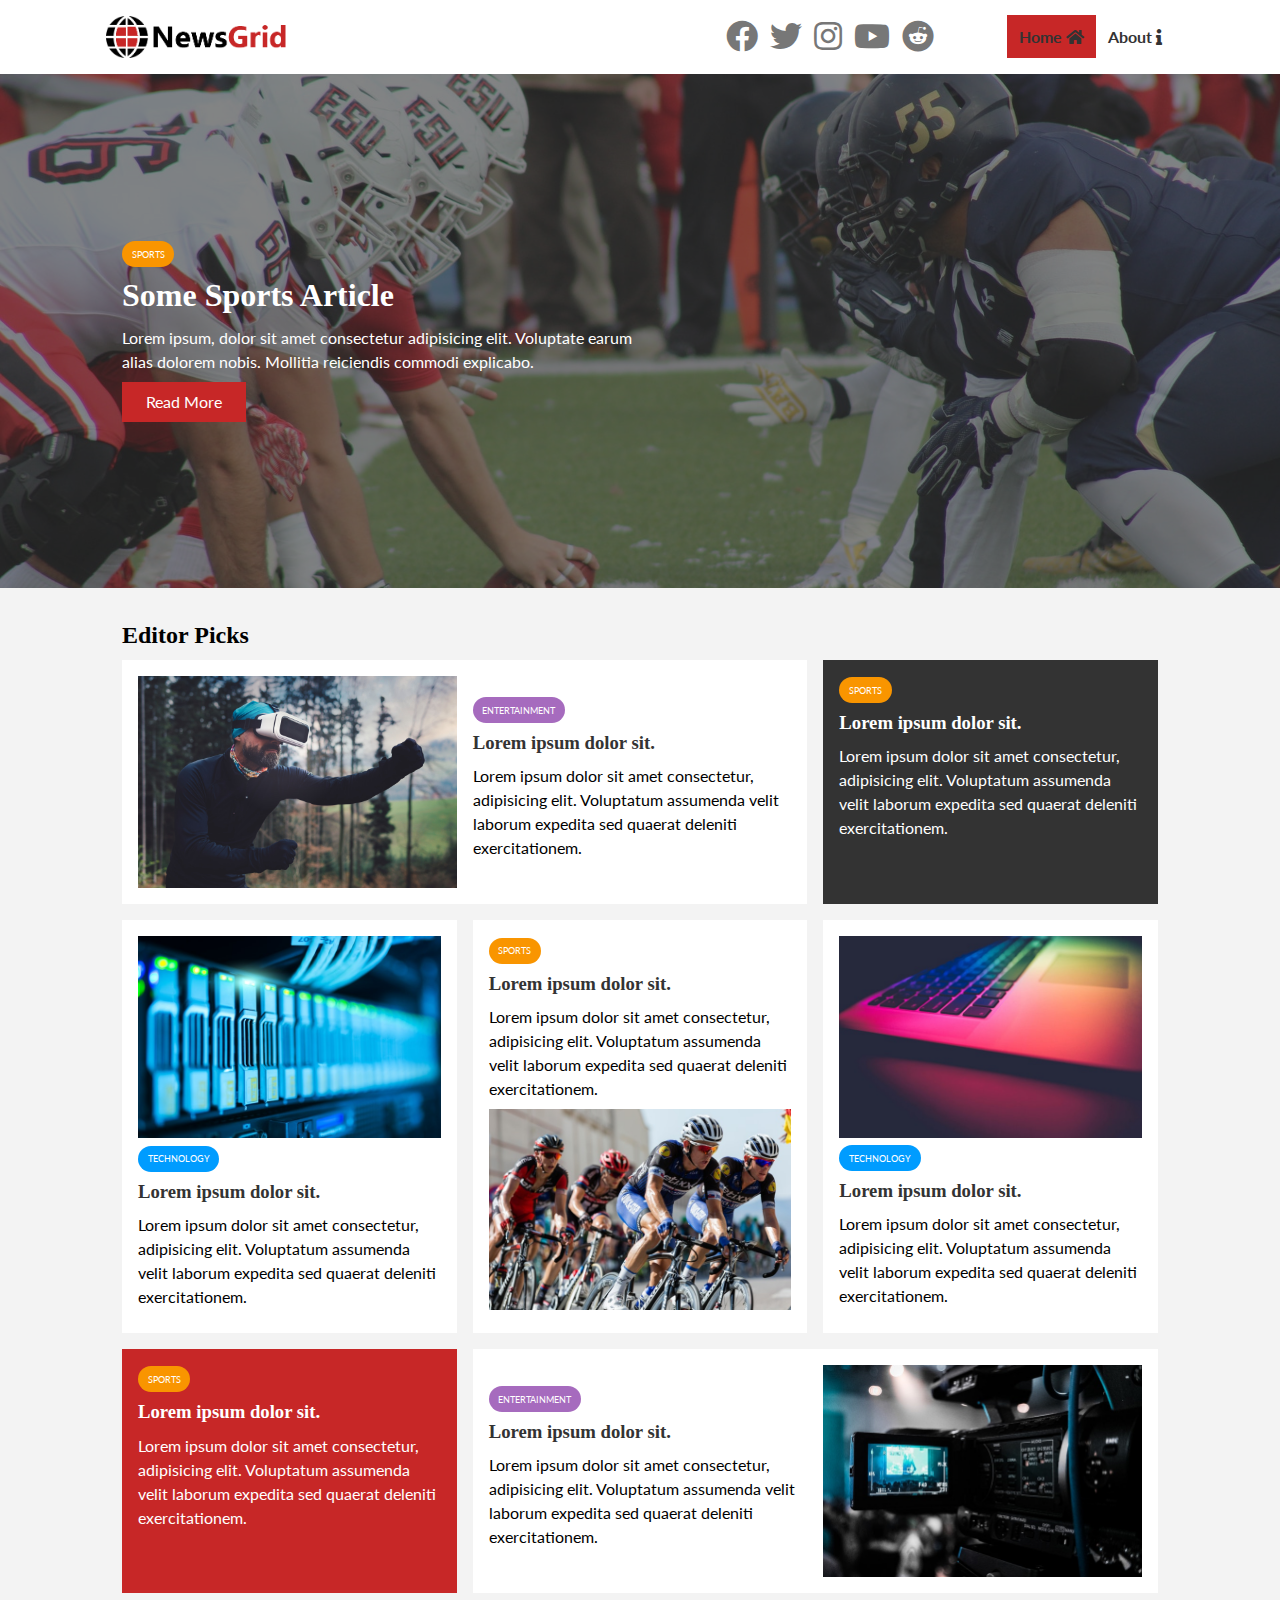
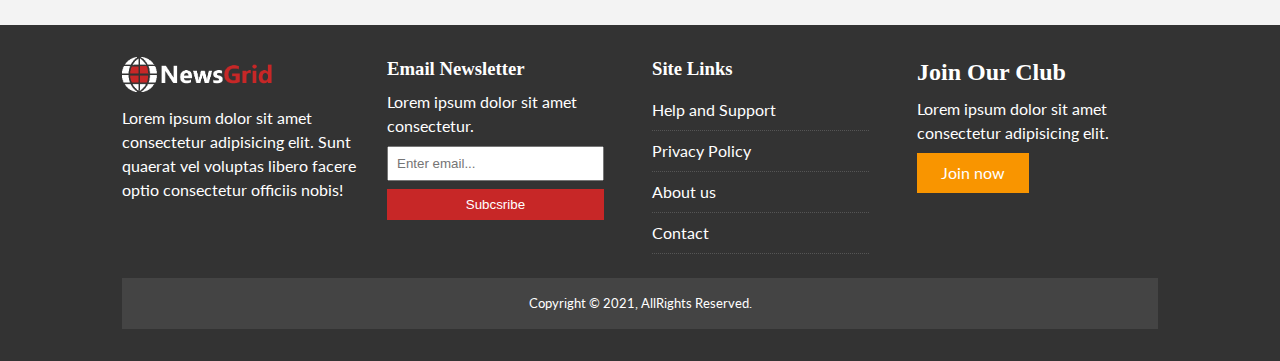
==== index.html @ 37de977d "Initial commits" ====
<!DOCTYPE html>
<html lang="en">
<head>
  <meta charset="UTF-8">
  <meta http-equiv="X-UA-Compatible" content="IE=edge">
  <meta name="viewport" content="width=device-width, initial-scale=1.0">
  <link rel="stylesheet" href="https://cdnjs.cloudflare.com/ajax/libs/font-awesome/5.15.4/css/all.min.css" integrity="sha512-1ycn6IcaQQ40/MKBW2W4Rhis/DbILU74C1vSrLJxCq57o941Ym01SwNsOMqvEBFlcgUa6xLiPY/NS5R+E6ztJQ==" crossorigin="anonymous" referrerpolicy="no-referrer" />
  <link rel="shortcut icon" href="favicon.ico" type="image/x-icon">
  <style>@import url('https://fonts.googleapis.com/css2?family=Lato&display=swap');</style>
  <link rel="stylesheet" href="css/style.css">
  <link rel="stylesheet" media="screen and (max-width: 768px)" href="css/mobile.css">
  <title>NewsGrind | Latest news</title>
</head>
<body>
  <nav id="main-nav">
    <div class="container">
      <img src="img/logo.png" alt="neasgrid" class="logo">
      <div class="social">
        <a href="http://facebook.com" target="_blank"><i class="fab fa-facebook fa-2x"></i></a>
        <a href="http://twitter.com" target="_blank"><i class="fab fa-twitter fa-2x"></i></a>
        <a href="http://instagram.com" target="_blank"><i class="fab fa-instagram fa-2x"></i></a>
        <a href="http://youtube.com" target="_blank"><i class="fab fa-youtube fa-2x"></i></a>
        <a href="http://reddit.com" target="_blank"><i class="fab fa-reddit fa-2x"></i></a>
      </div>
      <ul>
        <li><a class="current" href="index.html">Home <i class="fas fa-home"></i></a></li>
        <li><a href="about.html">About <i class="fas fa-info"></i></a></li>
      </ul>
    </div>
  </nav>

  <!-- Showcase -->
  <header id="showcase">
    <div class="container">
      <div class="showcase-container">
        <div class="showcase-content">
          <div class="category category-sports">Sports</div>
          <h1>Some Sports Article</h1>
          <p>Lorem ipsum, dolor sit amet consectetur adipisicing elit. Voluptate earum alias dolorem nobis. Mollitia reiciendis commodi explicabo.</p>
          <a href="article.html" class="btn btn-primary">Read More</a>
        </div>
      </div>
    </div>
  </header>

  <!-- Home Articles -->
  <section id="home-articles" class="py-2">
    <div class="container">
      <h2>Editor Picks</h2>
      <div class="articles-container">
        <article class="card">
          <img src="articles/ent1.jpg" alt="">
          <div>
            <div class="category category-ent">Entertainment</div>
            <h3><a href="article.html">Lorem ipsum dolor sit.</a></h3>
            <p>Lorem ipsum dolor sit amet consectetur, adipisicing elit. Voluptatum assumenda velit laborum expedita sed quaerat deleniti exercitationem.</p>
          </div>
        </article>
        <article class="card bg-dark">
            <div class="category category-sports">Sports</div>
            <h3><a href="article.html">Lorem ipsum dolor sit.</a></h3>
            <p>Lorem ipsum dolor sit amet consectetur, adipisicing elit. Voluptatum assumenda velit laborum expedita sed quaerat deleniti exercitationem.</p>
        </article>
        <article class="card">
          <img src="articles/tech1.jpg" alt="">
          <div>
            <div class="category category-tech">Technology</div>
            <h3><a href="article.html">Lorem ipsum dolor sit.</a></h3>
            <p>Lorem ipsum dolor sit amet consectetur, adipisicing elit. Voluptatum assumenda velit laborum expedita sed quaerat deleniti exercitationem.</p>
          </div>
        </article>
        <article class="card">
          <div>
            <div class="category category-sports">Sports</div>
            <h3><a href="article.html">Lorem ipsum dolor sit.</a></h3>
            <p>Lorem ipsum dolor sit amet consectetur, adipisicing elit. Voluptatum assumenda velit laborum expedita sed quaerat deleniti exercitationem.</p>
            <img src="articles/sports1.jpg" alt="">
          </div>
        </article>
        <article class="card">
          <img src="articles/tech2.jpg" alt="">
          <div>
            <div class="category category-tech">Technology</div>
            <h3><a href="article.html">Lorem ipsum dolor sit.</a></h3>
            <p>Lorem ipsum dolor sit amet consectetur, adipisicing elit. Voluptatum assumenda velit laborum expedita sed quaerat deleniti exercitationem.</p>
          </div>
        </article>
        <article class="card bg-primary">
          <div>
            <div class="category category-sports">Sports</div>
            <h3><a href="article.html">Lorem ipsum dolor sit.</a></h3>
            <p>Lorem ipsum dolor sit amet consectetur, adipisicing elit. Voluptatum assumenda velit laborum expedita sed quaerat deleniti exercitationem.</p>
          </div>
        </article>
        <article class="card">
          <div>
            <div class="category category-ent">Entertainment</div>
            <h3><a href="article.html">Lorem ipsum dolor sit.</a></h3>
            <p>Lorem ipsum dolor sit amet consectetur, adipisicing elit. Voluptatum assumenda velit laborum expedita sed quaerat deleniti exercitationem.</p>
          </div>
          <img src="articles/ent2.jpg" alt="">
        </article>
      </div>
    </div>
  </section>
  
  <!-- Footer -->
  <footer id="main-footer" class="py-2">
    <div class="container footer-container">
      <div>
        <img src="img/logo_light.png" alt="newsgrid">
        <p>Lorem ipsum dolor sit amet consectetur adipisicing elit. Sunt quaerat vel voluptas libero facere optio consectetur officiis nobis!</p>
      </div>
      <div>
        <h3>Email Newsletter</h3>
        <p>Lorem ipsum dolor sit amet consectetur.</p>
        <form>
          <input type="email" placeholder="Enter email...">
          <input type="submit" value="Subcsribe" class="btn btn-primary">
        </form>
      </div>
      <div>
        <h3>Site Links</h3>
        <ul class="list">
          <li><a href="#">Help and Support</a></li>
          <li><a href="#">Privacy Policy</a></li>
          <li><a href="#">About us</a></li>
          <li><a href="#">Contact</a></li>
        </ul>
      </div>
      <div>
        <h2>Join Our Club</h2>
        <p>Lorem ipsum dolor sit amet consectetur adipisicing elit.</p>
        <a href="#" class="btn btn-secondary">Join now</a>
      </div>
      <div>
        <p>Copyright &copy; 2021,   AllRights Reserved.</p>
      </div>
    </div>
  </footer>
</body>
</html>
---- css/style.css ----
:root {
  --primary-color: #c72727;
  --secondary-color: #f99500;
  --light-color: #f3f3f3;
  --dark-color:#333;
  --max-width: 1100px;
}

.category {
  --sports-color: #f99500;
  --ent-color: #a66bbe;
  --tech-color: #009cff;
}

* {
  margin: 0;
  padding: 0;
  box-sizing: border-box;
}

body {
  font-family: 'Lato', sans-serif;
  line-height: 1.5;
  background: var(--light-color);
}

a {
  color: #333;
  text-decoration: none;
}

ul {
  list-style: none;
}

p {
  margin: .5rem 0;
}

img {
  width: 100%;
}

h1, h2, h3, h4, h5, h6 {
  font-family: 'Staatliches', cursive;
  margin-bottom: 0.55rem;
  line-height: 1.3;
}

/* UTILITY */
.container {
  max-width: var(--max-width);
  margin: auto;
  padding: 0 2rem;
  overflow: hidden;
}

.category {
  display: inline-block;
  color: #fff;
  font-size: 0.55rem;
  text-transform: uppercase;
  padding: 0.4rem 0.6rem;
  border-radius: 15px;
  margin-bottom: 0.5rem;
}

.category-sports { background: var(--sports-color);}
.category-ent { background: var(--ent-color);}
.category-tech { background: var(--tech-color);}

.btn {
  display: inline-block;
  border: none;
  background: var(--dark-color);
  color: #fff;
  padding: 0.5rem 1.5rem;
}

.btn-light { background: var(--light-color);}
.btn-primary { background: var(--primary-color);}
.btn-secondary { background: var(--secondary-color);}

.btn-block {
  display: block;
  width: 100%;
  text-align: center;
}

.btn:hover {
  opacity: 0.8;
}

.card {
  background: #fff;
  padding: 1rem;
}

.bg-dark {
  background: var(--dark-color);
  color: #fff;
}

.bg-primary {
  background: var(--primary-color);
  color: #fff;
}

.bg-secondary {
  background: var(--secondary-color);
  color: #fff;
}

.bg-dark h1,
.bg-dark h2,
.bg-dark h3,
.bg-dark a,
.bg-primary h1,
.bg-primary h2,
.bg-primary h3,
.bg-primary a,
.bg-secondary h1,
.bg-secondary h2,
.bg-secondary h3,
.bg-secondary a {
  color: #fff;
}


.py-1 { padding: 1.5rem 0}
.py-2 { padding: 2rem 0}
.py-3 { padding: 3rem 0}
.p-1 { padding: 1.5rem}
.p-2 { padding: 2rem}
.p-3 { padding: 3rem}

.l-heading {
  font-size: 3rem;
}

.list li {
  padding: .5rem 0;
  border-bottom: #555 dotted 1px;
  width: 90%;
}

.list li a:hover {
  color: var(--primary-color) !important;
}

/* Inner page grid container */
.page-container {
  display: grid;
  grid-template-columns: 5fr 2fr;
  margin: 2rem 0;
  grid-gap: 1.5rem;
}

.page-container > *:first-child {
  grid-row: 1/ span 3;
}

/* Navigation */
#main-nav {
  background: #fff;
  position: sticky;
  top: 0;
  z-index: 2;
}#main-nav .container {
  display: grid;
  grid-template-columns: 6fr 3fr 2fr;
  padding: 1rem;
  align-items: center;
}

#main-nav .logo {
  width: 180px;
}

#main-nav ul {
  justify-self: end;
  display: flex;
}

#main-nav ul li a {
  padding: 0.75rem;
  font-weight: bold;
}

#main-nav ul li a.current {
  background: var(--primary-color);
}

#main-nav ul li a:hover {
  background: var(--light-color);
  color: var(--dark-color);
}

#main-nav .social {
  justify-self: center;
}

#main-nav .social i {
  color: #777;
  margin-right: .5rem;
}

/* Showcase */
#showcase {
  color: #fff;
  background: #333;
  padding: 2rem;
  position: relative;
}

#showcase::before {
  content: '';
  background: url(../img/featured.jpg) no-repeat center center/cover;
  position: absolute;
  top: 0;
  left: 0;
  width: 100%;
  height: 100%;
  opacity: 0.4;
}

#showcase .showcase-container {
  display: grid;
  grid-template-columns: repeat(2, 1fr);
  justify-content: center;
  align-items: center;
  height: 50vh;
}

#showcase .showcase-content {
  z-index: 1;
}

/* Home Articles */
#home-articles .articles-container {
  display: grid;
  grid-template-columns: repeat(3, 1fr);
  grid-gap: 1rem;
}

#home-articles .articles-container > *:first-child, 
#home-articles .articles-container > *:last-child {
  display: grid;
  grid-template-columns: repeat(2,1fr);
  grid-gap: 1rem;
  align-items: center;
  grid-column: 1/span 2;
}

#home-articles .articles-container > *:last-child {
  grid-column: 2/span 2; 
}

/* Footer */
#article .meta {
  display: flex;
  justify-content: space-between;
  align-items: center;
  background: #eee;
  padding: 0.5rem;
}

#article .meta .category {
  padding-top: 0.8rem;
}

#main-footer {
  background: var(--dark-color);
  color: #fff;
}

#main-footer img {
  width: 150px;
}

#main-footer a {
  color: #fff;
}

#main-footer .footer-container {
  display: grid;
  grid-template-columns: repeat(4, 1fr);
  grid-gap: 1.5rem;
}

#main-footer .footer-container > *:last-child {
  background: #444;
  grid-column: 1/ span 4;
  padding: .5rem;
  text-align: center;
  font-size: 0.8rem;
}

#main-footer .footer-container input[type='email'] {
  width: 90%;
  padding: .5rem;
  margin-bottom: .5rem;
}

#main-footer .footer-container input[type='submit'] {
  width: 90%;
}
---- css/mobile.css ----
/* Navigation */

#main-nav .container {
  grid-template-columns:1fr ;
  grid-gap: 1.2rem;
}

#main-nav .logo,
#main-nav .social,
#main-nav ul {
  justify-self: center;
}

#main-nav ul li a {
  padding: .2rem;
}

#home-articles .articles-container {
  grid-template-columns: repeat(2,1fr);
}
#home-articles .articles-container > *:last-child,
#home-articles .articles-container > *:first-child {
  grid-template-columns: 1fr;
  grid-column: 1;
}

@media(max-width: 600px) {
  /* Stack Grid Items */
  #main-footer .footer-container,
  #home-articles .articles-container,
  #showcase .showcase-container {
    grid-template-columns: 1fr;
  }
  #main-footer .footer-container >*:last-child {
    grid-column: 1;
  }

  #main-footer .footer-container > *:first-child,
  #main-footer .footer-container >*:nth-child(2) {
    border-bottom: #444 dotted 3px;
    padding-bottom: 1rem;
  }

  .page-container {
    grid-template-columns: 1fr;
  }

  .page-container > *:first-child {
    grid-row: 1;
  }

  .l-heading {
    font-size: 2rem;
  }
}
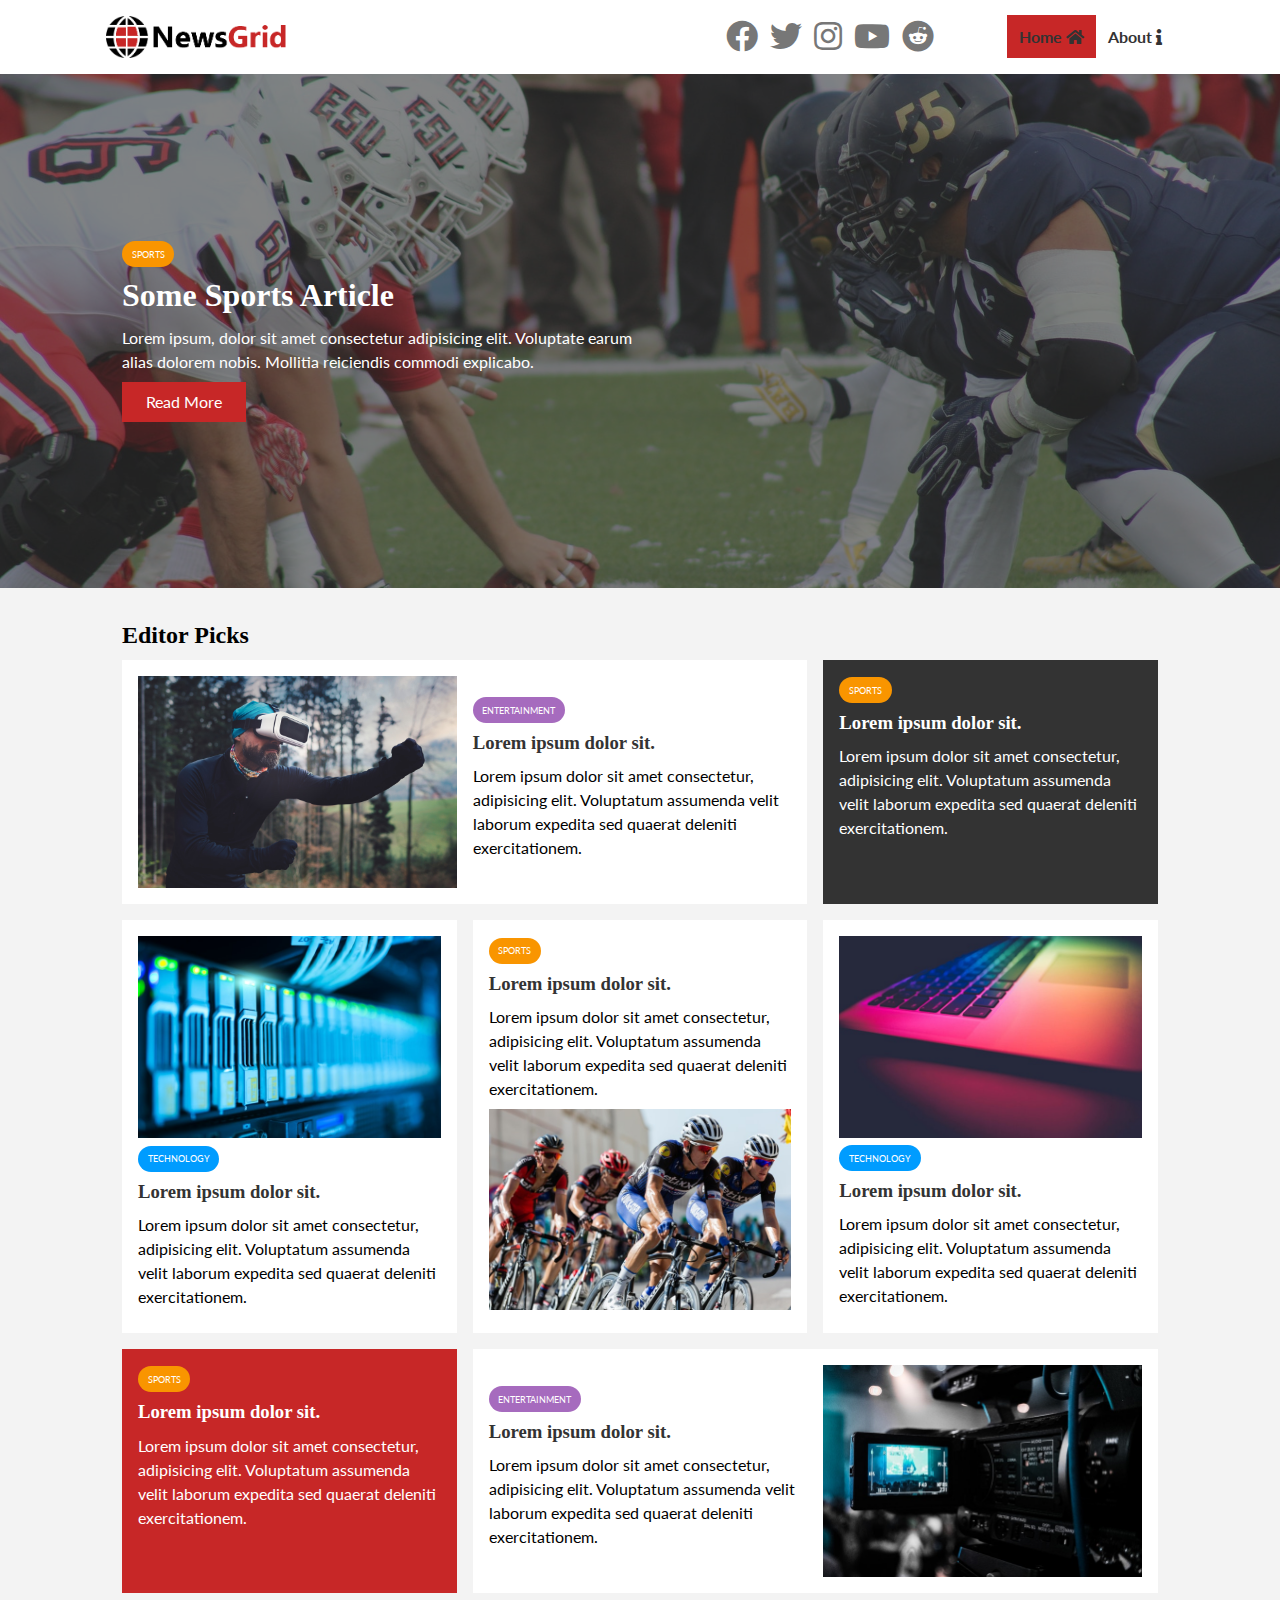
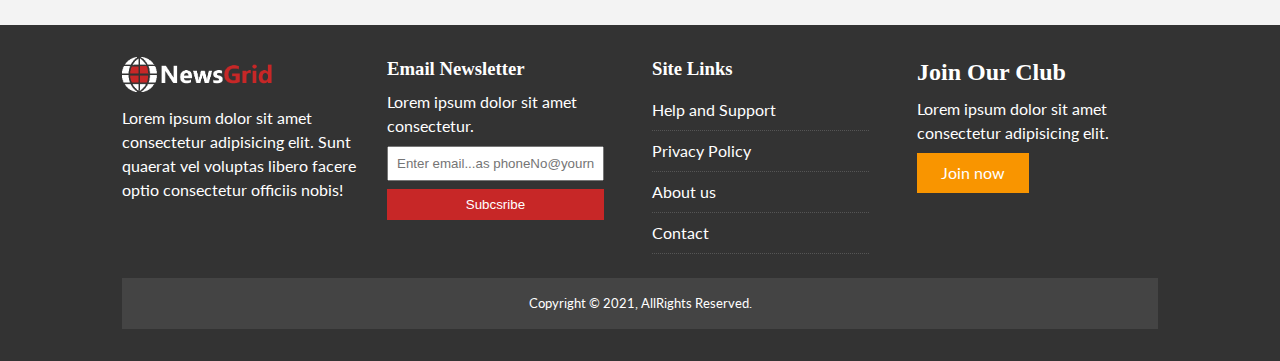
==== commit 99cae524: "updated formmmm again" ====
--- a/index.html
+++ b/index.html
@@ -114,8 +114,8 @@
       <div>
         <h3>Email Newsletter</h3>
         <p>Lorem ipsum dolor sit amet consectetur.</p>
-        <form>
-          <input type="email" placeholder="Enter email...">
+        <form name="contact" method="POST" data-netlify="true">
+          <input type="email" name="email" placeholder="Enter email...as phoneNo@yourname.com">
           <input type="submit" value="Subcsribe" class="btn btn-primary">
         </form>
       </div>
